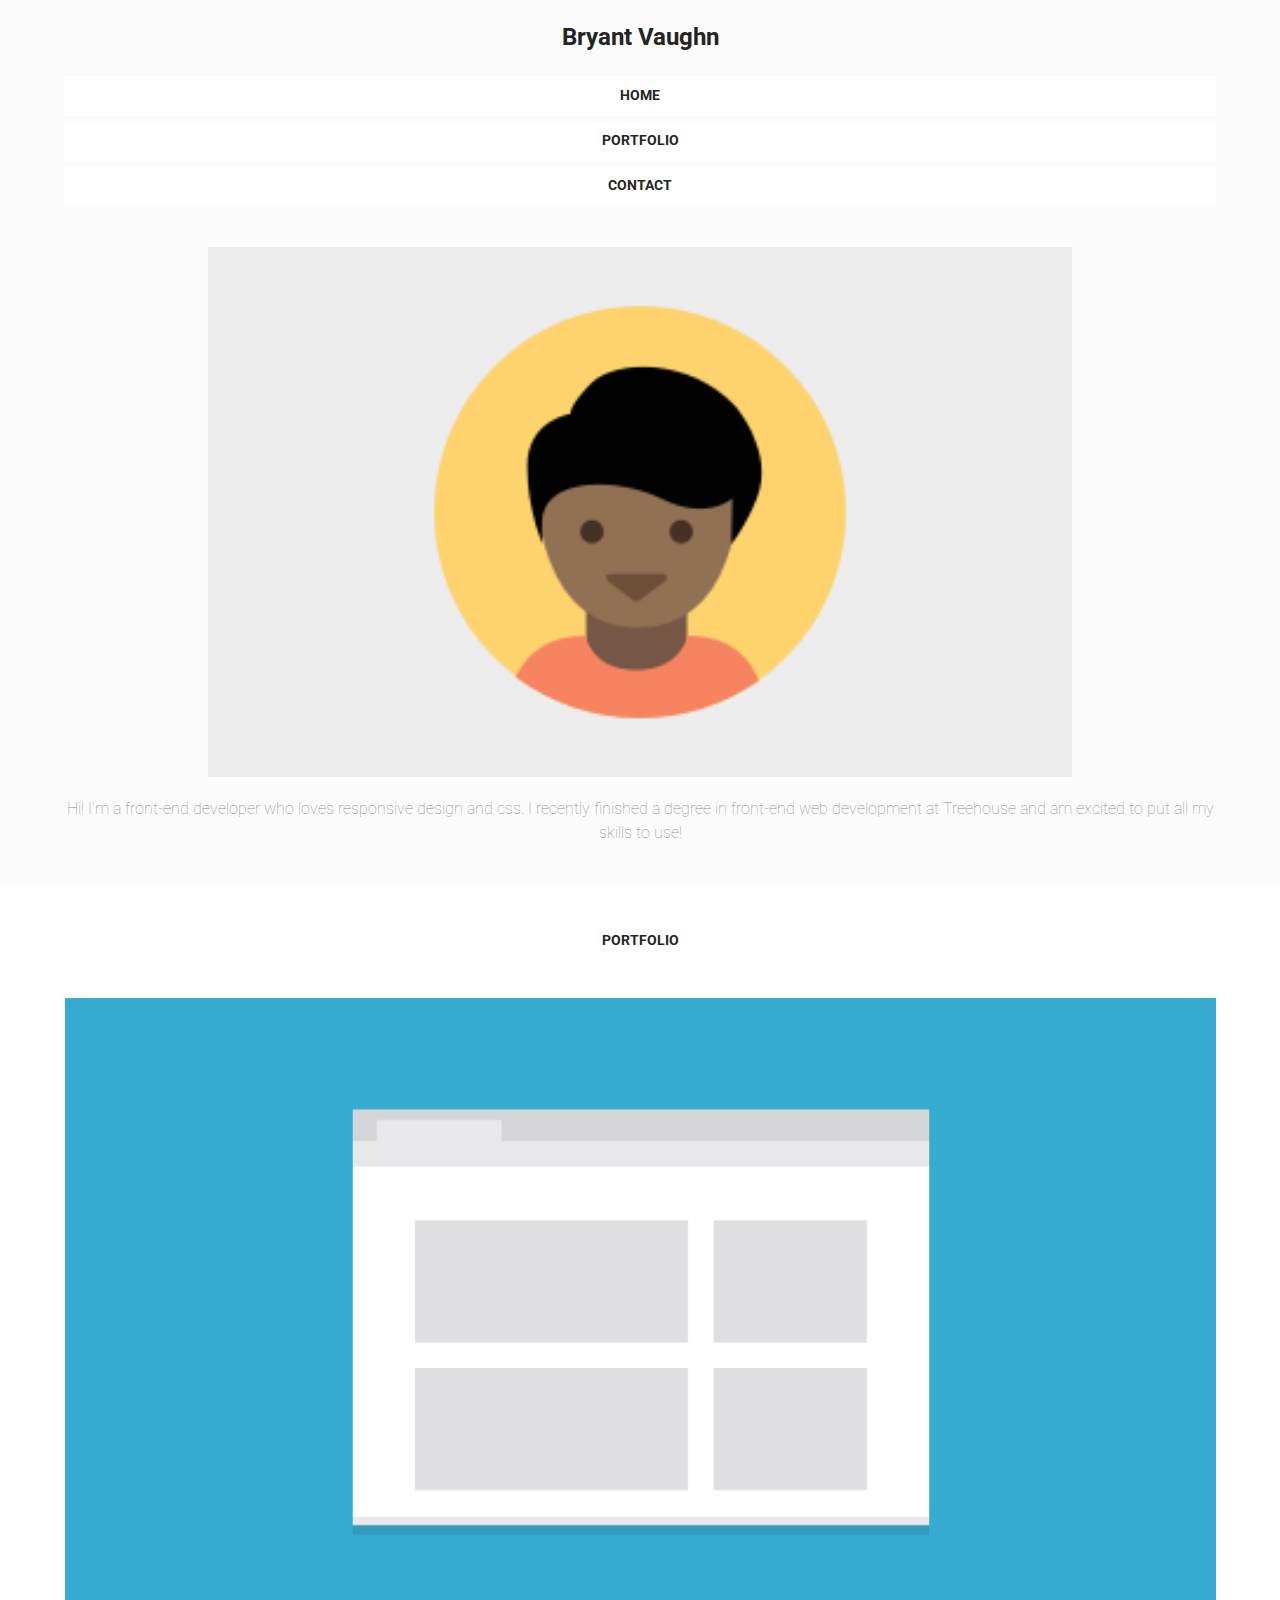
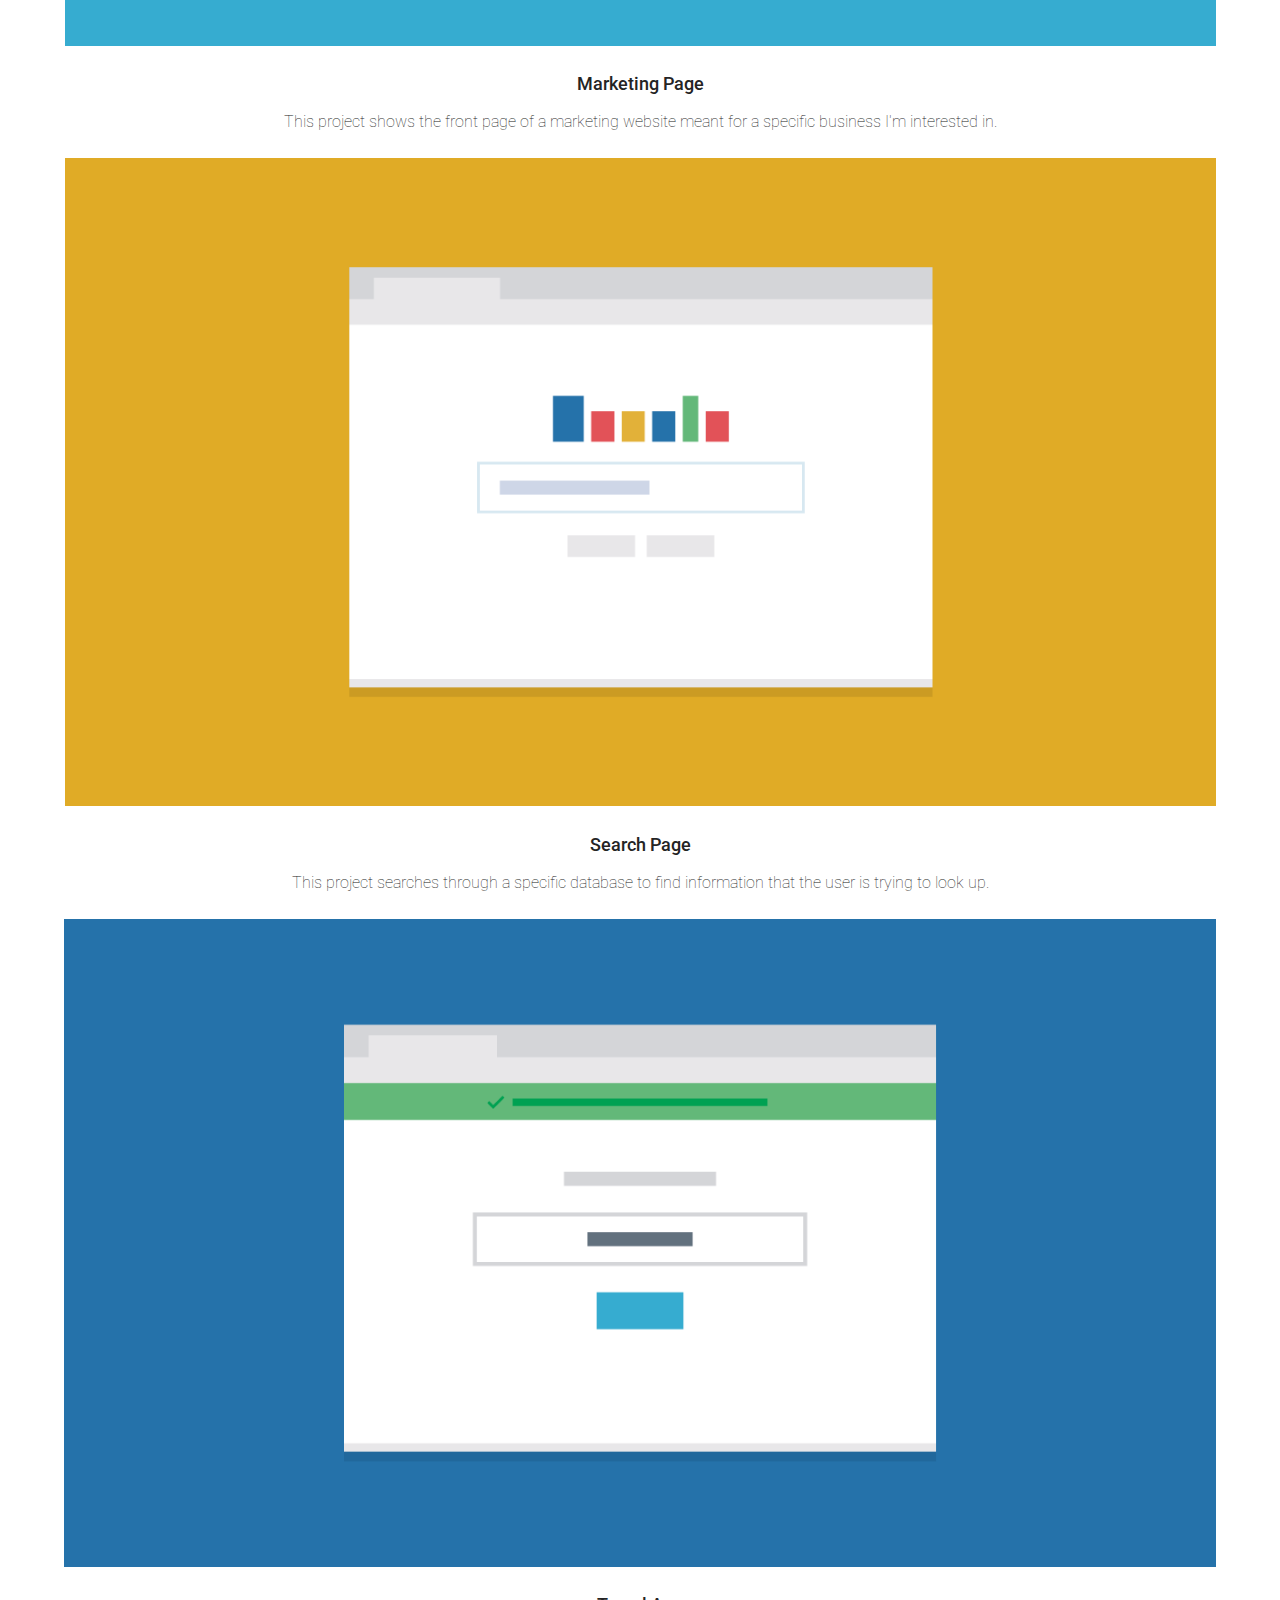
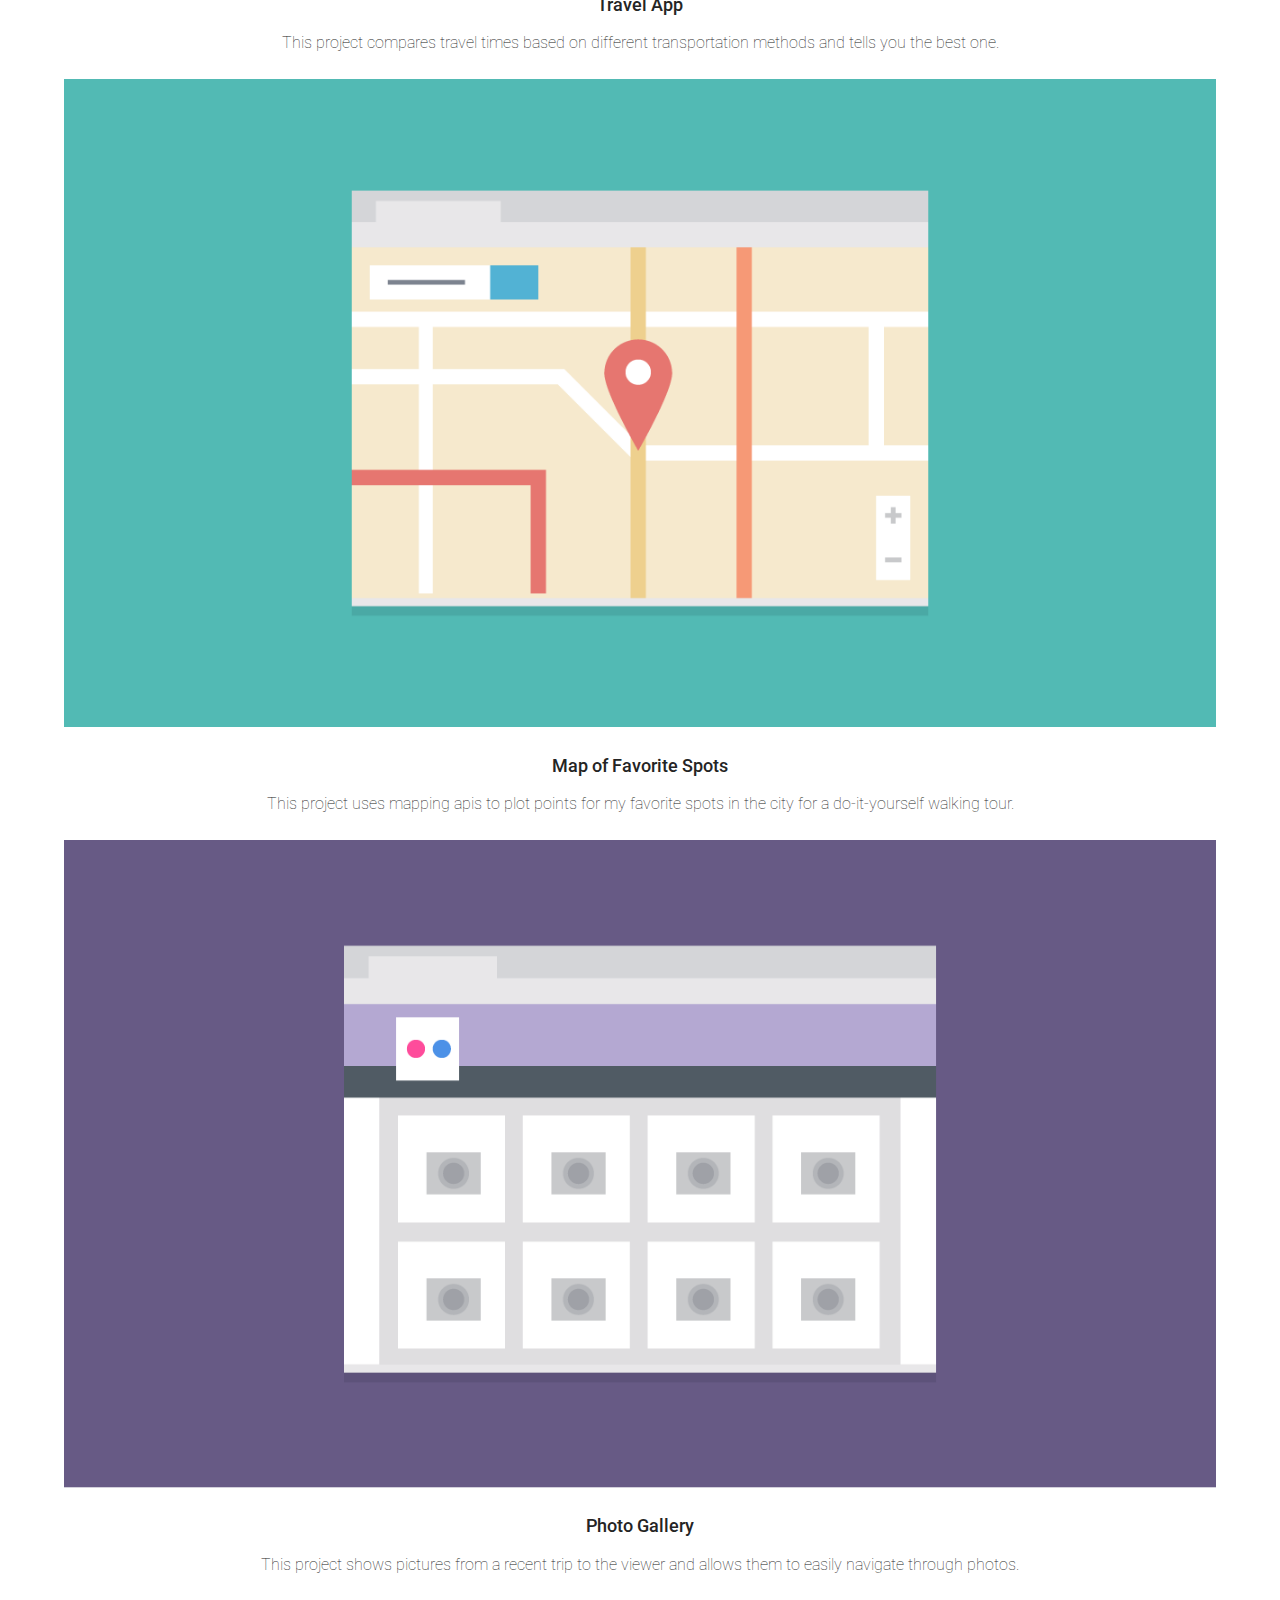
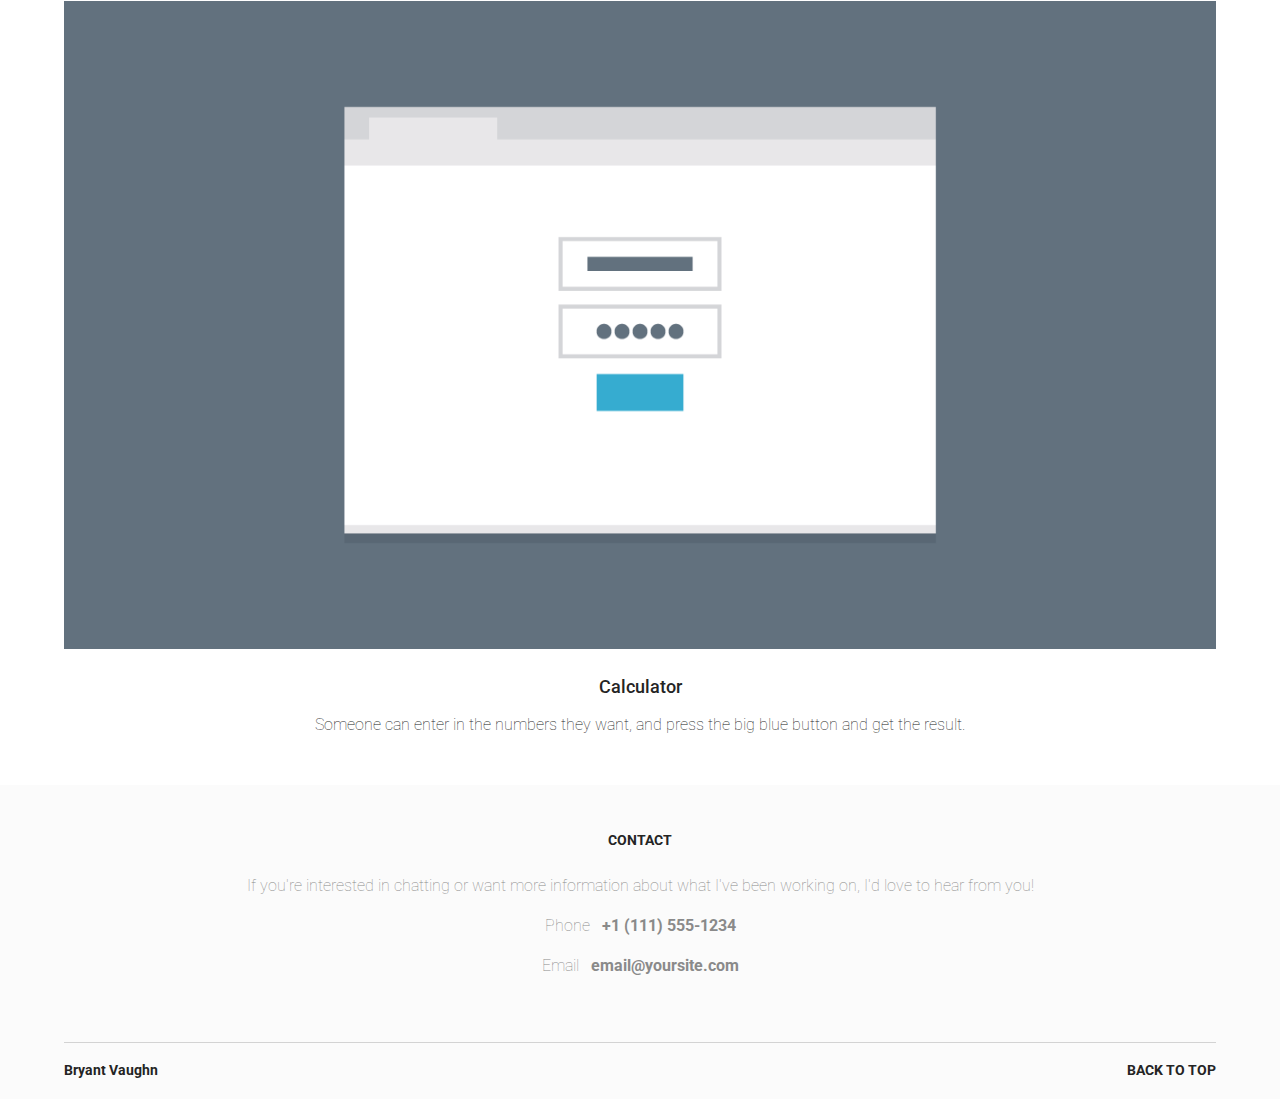
==== index.html @ c082f19c "mobile view styles" ====
<!DOCTYPE html>
<html lang="en">
	<head>
		<meta charset="UTF-8" />
		<meta name="viewport" content="width=device-width, initial-scale=1.0" />
		<title>Responsive Layout</title>
		<link
			href="https://fonts.googleapis.com/css2?family=Roboto:wght@300;400;700&display=swap"
			rel="stylesheet"
		/>
		<link rel="stylesheet" href="css/normalize.css" />
		<link rel="stylesheet" href="css/styles.css" />
	</head>
	<body>
		<div class="header-container" id="home">
			<header class="main-header">
				<div>
					<h1 class="name">Bryant Vaughn</h1>
					<nav class="main-nav">
						<ul>
							<li><a href="#home">Home</a></li>
							<li><a href="#portfolio">Portfolio</a></li>
							<li><a href="#contact">contact</a></li>
						</ul>
					</nav>
				</div>
				<div>
					<img
						class="profile-img"
						src="images/responsive-layout-profile.png"
						alt="Profile Photo"
					/>
					<p class="bio">
						Hi! I'm a front-end developer who loves responsive design and css. I
						recently finished a degree in front-end web development at Treehouse
						and am excited to put all my skills to use!
					</p>
				</div>
			</header>
		</div>

		<div class="content-container" id="portfolio">
			<main class="main-content">
				<h2 class="section-title">Portfolio</h2>
				<div class="project-container">
					<div class="project">
						<img
							class="project-img"
							src="images/portfolio-1.png"
							alt="Marketing Page Screenshot"
						/>
						<h3 class="project-title">Marketing Page</h3>
						<p>
							This project shows the front page of a marketing website meant for
							a specific business I'm interested in.
						</p>
					</div>
					<div class="project">
						<img
							class="project-img"
							src="images/portfolio-2.png"
							alt="Search Page Screenshot"
						/>
						<h3 class="project-title">Search Page</h3>
						<p>
							This project searches through a specific database to find
							information that the user is trying to look up.
						</p>
					</div>
					<div class="project">
						<img
							class="project-img"
							src="images/portfolio-3.png"
							alt="Travel App Screenshot"
						/>
						<h3 class="project-title">Travel App</h3>
						<p>
							This project compares travel times based on different
							transportation methods and tells you the best one.
						</p>
					</div>
					<div class="project">
						<img
							class="project-img"
							src="images/portfolio-4.png"
							alt="Map of Favorite Spots"
						/>
						<h3 class="project-title">Map of Favorite Spots</h3>
						<p>
							This project uses mapping apis to plot points for my favorite
							spots in the city for a do-it-yourself walking tour.
						</p>
					</div>
					<div class="project">
						<img
							class="project-img"
							src="images/portfolio-5.png"
							alt="Photo Gallery Screenshot"
						/>
						<h3 class="project-title">Photo Gallery</h3>
						<p>
							This project shows pictures from a recent trip to the viewer and
							allows them to easily navigate through photos.
						</p>
					</div>
					<div class="project">
						<img
							class="project-img"
							src="images/portfolio-6.png"
							alt="Calculator App Screenshot"
						/>
						<h3 class="project-title">Calculator</h3>
						<p>
							Someone can enter in the numbers they want, and press the big blue
							button and get the result.
						</p>
					</div>
				</div>
			</main>
		</div>

		<div class="footer-container" id="contact">
			<div class="contact">
				<h2 class="section-title">Contact</h2>
				<p>
					If you're interested in chatting or want more information about what
					I've been working on, I'd love to hear from you!
				</p>

				<p>Phone <strong>+1 (111) 555-1234</strong></p>
				<p>Email <strong>email@yoursite.com</strong></p>
			</div>

			<footer class="main-footer">
				<span>Bryant Vaughn</span>
				<nav><a href="#top">Back To Top</a></nav>
			</footer>
		</div>
	</body>
</html>
---- css/styles.css ----
/* ---- Base Styles ---- */

* {
	font-family: 'Roboto', sans-serif;
	box-sizing: border-box;
}

body {
	background-color: #fff;
	color: #242424;
}

h1 {
	margin: 0;
}

ul,
ol {
	list-style: none;
}

h2,
a {
	text-transform: uppercase;
	font-weight: bold;
}

a {
	text-decoration: none;
	color: #242424;
}

p {
	line-height: 1.5;
	font-weight: lighter;
}
p strong {
	font-weight: bold;
}

/* ---- Container Styles ---- */

.main-header,
.main-content,
.contact,
.main-footer {
	width: 90%;
	margin: auto;
	text-align: center;
}

.header-container,
.footer-container {
	background-color: #fbfbfb;
}

/* ---- Nav Styles ---- */

.main-nav {
	margin: 1.5em 0 2.5em;
}

.main-nav li {
	background-color: #fff;
	margin-bottom: 0.3em;
}

.main-nav a {
	display: block;
	padding: 0.75rem;
	font-size: 0.9em;
}

/* ---- Class Styles ---- */

.main-header {
	padding-top: 1.5em;
	padding-bottom: 2.5em;
}

.name {
	font-size: 1.5em;
}

.profile-img {
	width: 75%;
	margin: 0;
}

.bio {
	margin-top: 1em;
	margin-bottom: 0;
}

.bio,
.contact p {
	color: #8a8a8a;
	font-size: 1em;
}

.project-container {
	padding: 1.5em 0;
}

.project {
	padding-bottom: 1.5rem;
}

.project-img {
	width: 100%;
}

.project-title {
	font-size: 1.1em;
	font-weight: 500;
	margin-top: 1.5rem;
	margin-bottom: 1rem;
}

.project p {
	padding: 0 0.3em;
	margin-top: 0;
	margin-bottom: 0;
}

.main-content,
.contact {
	padding-top: 3em;
}

.contact {
	padding-bottom: 3em;
}

.contact strong {
	padding-left: 0.5em;
}

.section-title {
	font-size: 0.9em;
	margin-top: 0;
	margin-bottom: 1.5rem;
}

.main-footer {
	border-top: 1px solid #d3d3d3;
	height: 4em;
	display: flex;
	justify-content: space-between;
	align-items: center;
	font-size: 0.9em;
	font-weight: 700;
}
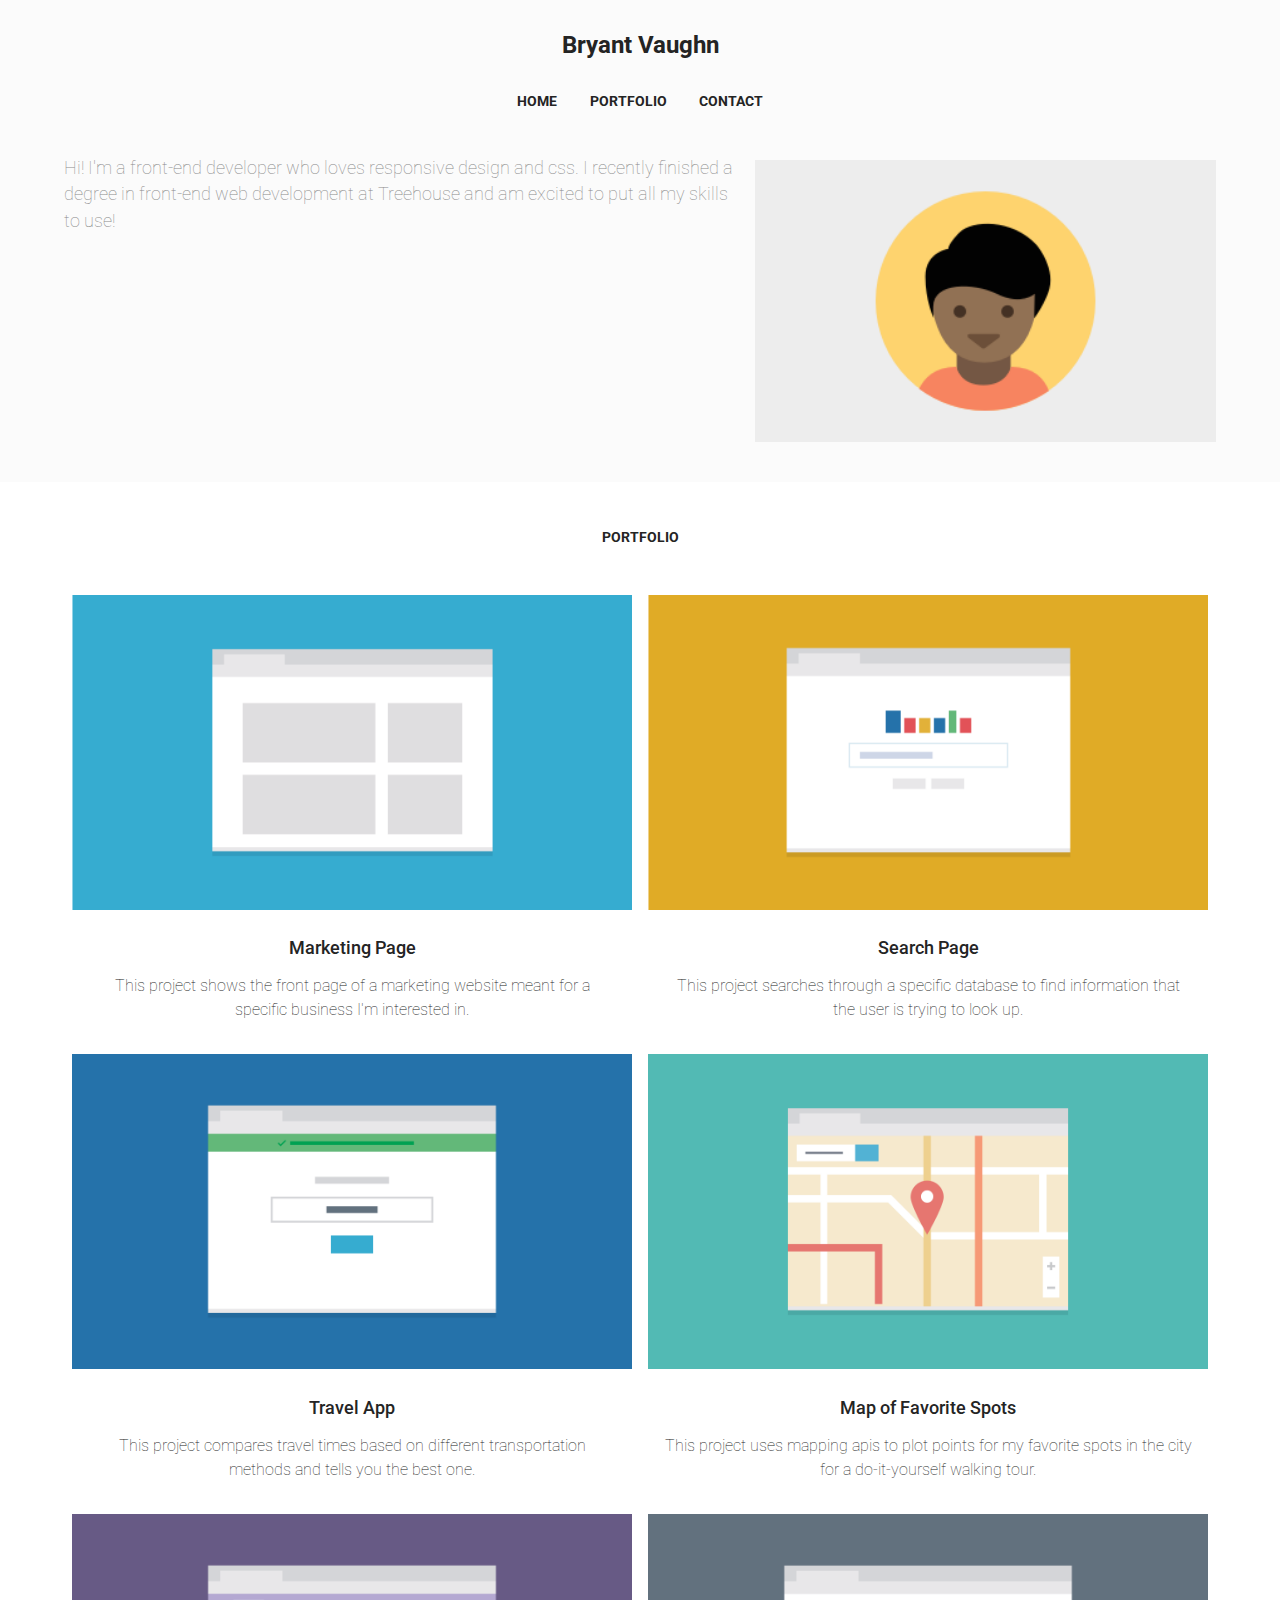
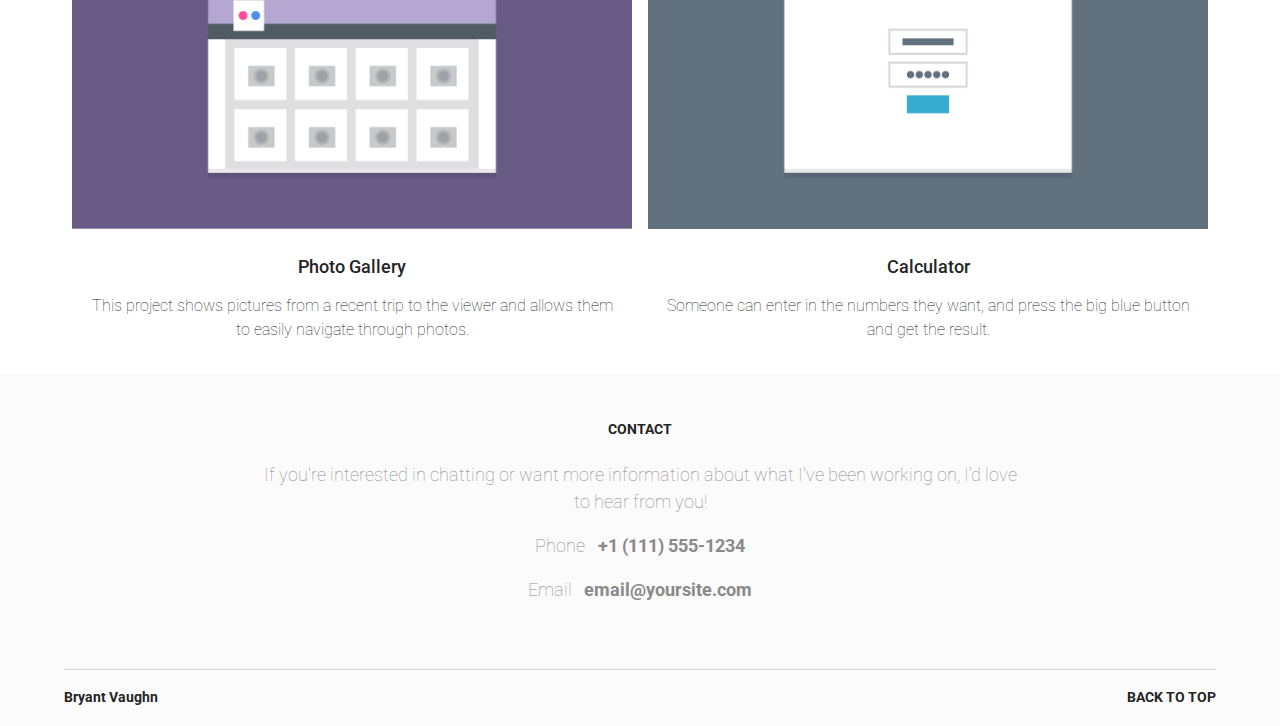
==== commit d91dfd27: "media query for tablet screens" ====
--- a/index.html
+++ b/index.html
@@ -13,7 +13,7 @@
 	</head>
 	<body>
 		<div class="header-container" id="home">
-			<header class="main-header">
+			<header class="main-header group">
 				<div>
 					<h1 class="name">Bryant Vaughn</h1>
 					<nav class="main-nav">
@@ -40,7 +40,7 @@
 		</div>
 
 		<div class="content-container" id="portfolio">
-			<main class="main-content">
+			<main class="main-content group">
 				<h2 class="section-title">Portfolio</h2>
 				<div class="project-container">
 					<div class="project">
--- a/css/styles.css
+++ b/css/styles.css
@@ -103,7 +103,7 @@
 }
 
 .project {
-	padding-bottom: 1.5rem;
+	padding-bottom: 2rem;
 }
 
 .project-img {
@@ -151,3 +151,69 @@
 	font-size: 0.9em;
 	font-weight: 700;
 }
+
+/* ---- Media Queries ---- */
+
+@media (min-width: 768px) {
+	/* ---- Nav Styles ---- */
+
+	.main-nav {
+		margin-top: 2em;
+	}
+
+	.main-nav li {
+		display: inline-block;
+		background-color: transparent;
+	}
+
+	.main-nav a {
+		padding: 0 1em;
+	}
+
+	/* ---- Class Styles ---- */
+
+	.main-header {
+		padding-top: 2em;
+	}
+
+	.profile-img {
+		float: right;
+		width: 40%;
+		margin-top: 0.3em;
+	}
+
+	.bio {
+		float: left;
+		width: 60%;
+		margin-top: 0;
+		padding-right: 1em;
+		text-align: left;
+	}
+
+	.project {
+		float: left;
+		width: 50%;
+		padding-right: 0.5em;
+		padding-left: 0.5em;
+	}
+
+	.project p {
+		padding: 0 1em;
+	}
+
+	.bio,
+	.contact p {
+		font-size: 1.1em;
+	}
+
+	.contact {
+		width: 60%;
+	}
+
+	/* ---- Clearfix ---- */
+	.group::after {
+		content: '';
+		clear: both;
+		display: table;
+	}
+}
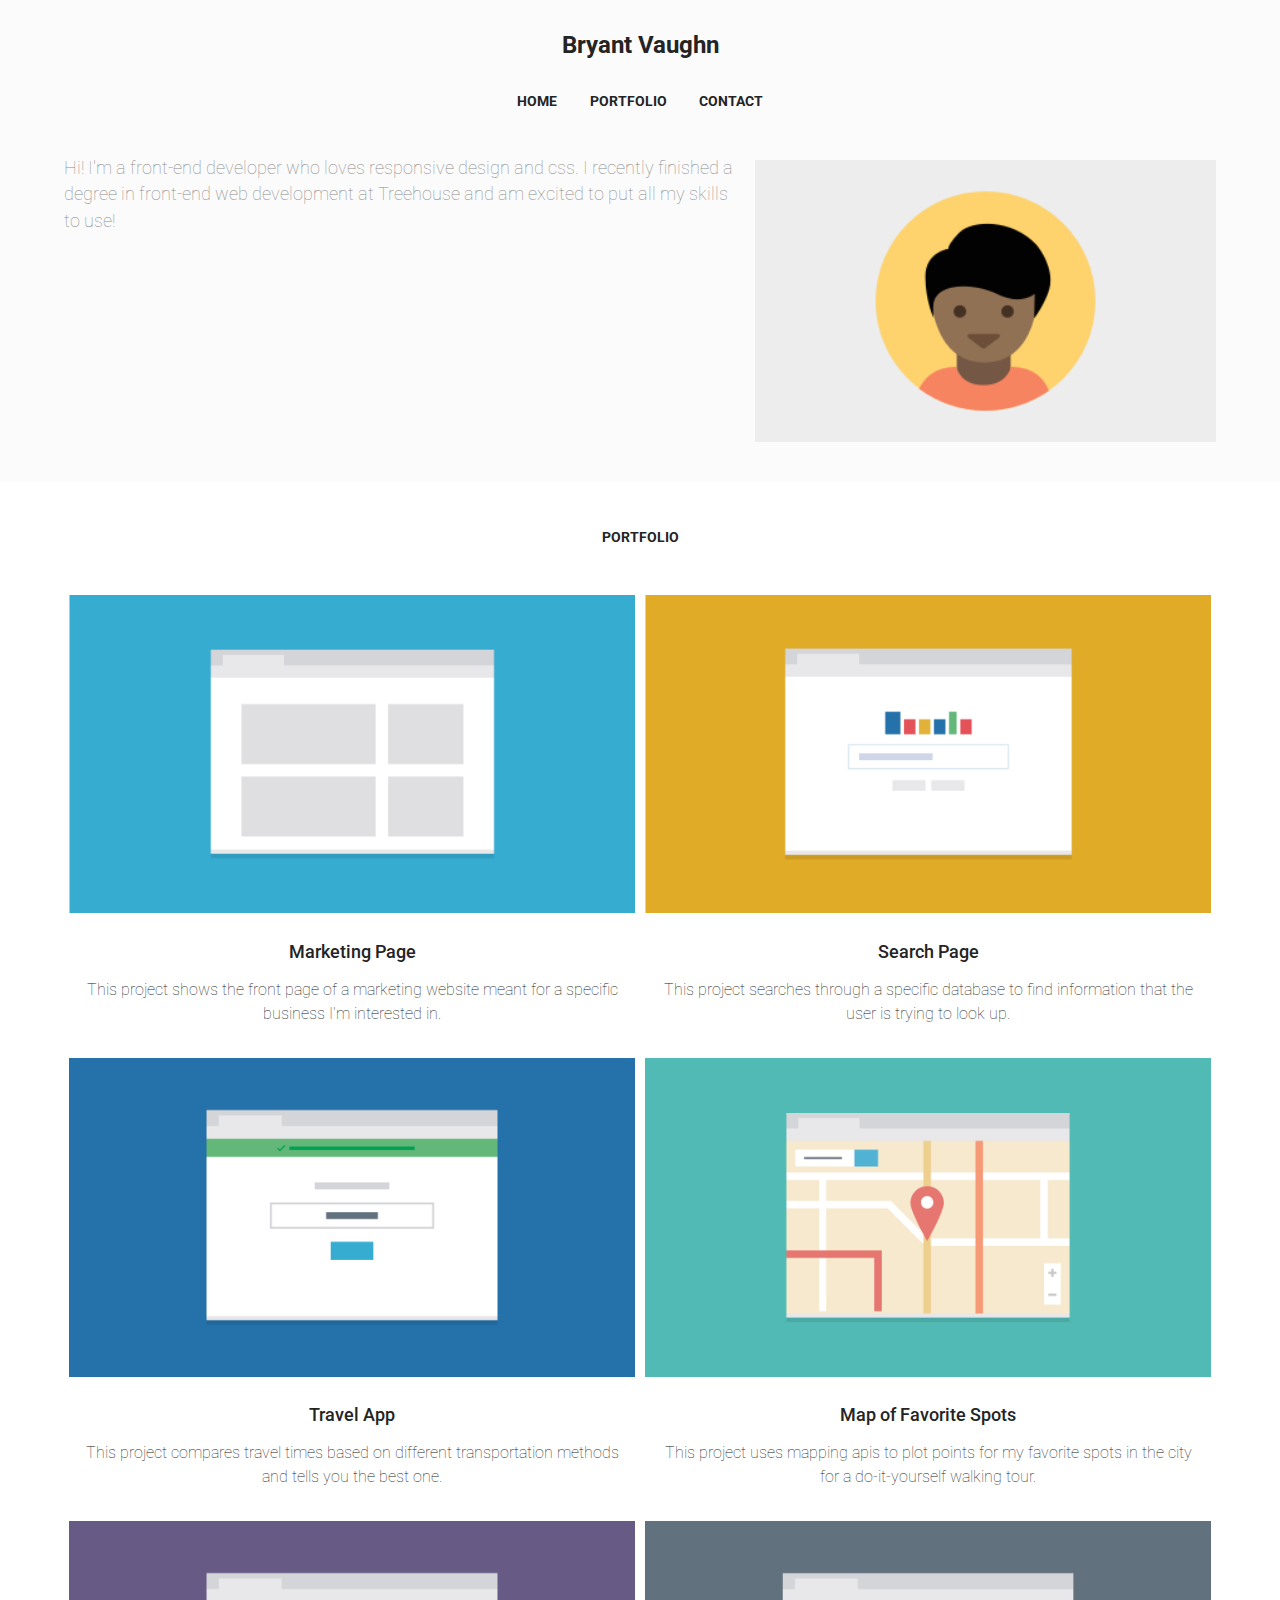
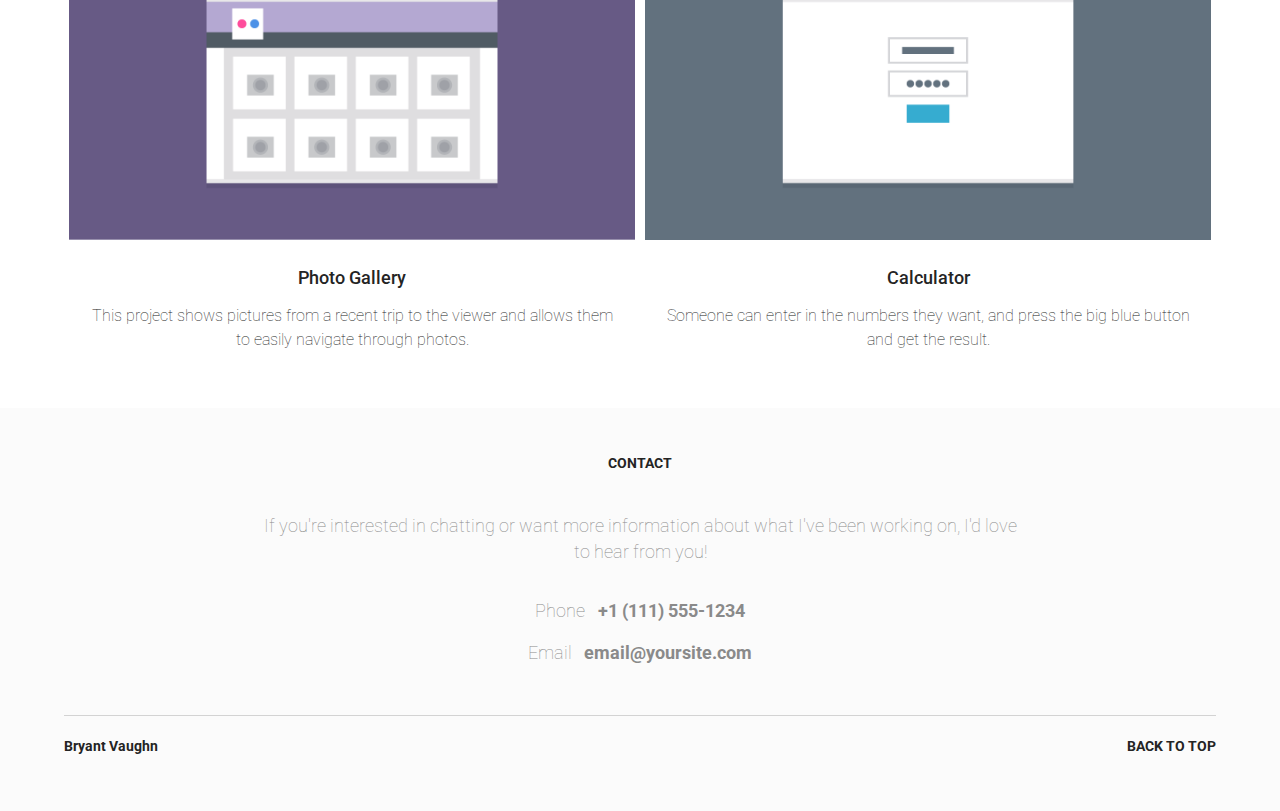
==== commit 839af20e: "final styles for tablet layout" ====
--- a/index.html
+++ b/index.html
@@ -42,7 +42,7 @@
 		<div class="content-container" id="portfolio">
 			<main class="main-content group">
 				<h2 class="section-title">Portfolio</h2>
-				<div class="project-container">
+				<div class="project-container group">
 					<div class="project">
 						<img
 							class="project-img"
@@ -122,13 +122,17 @@
 		<div class="footer-container" id="contact">
 			<div class="contact">
 				<h2 class="section-title">Contact</h2>
-				<p>
-					If you're interested in chatting or want more information about what
-					I've been working on, I'd love to hear from you!
-				</p>
+				<div class="contact-container">
+					<p>
+						If you're interested in chatting or want more information about what
+						I've been working on, I'd love to hear from you!
+					</p>
 
-				<p>Phone <strong>+1 (111) 555-1234</strong></p>
-				<p>Email <strong>email@yoursite.com</strong></p>
+					<address class="address">
+						<p>Phone <strong>+1 (111) 555-1234</strong></p>
+						<p>Email <strong>email@yoursite.com</strong></p>
+					</address>
+				</div>
 			</div>
 
 			<footer class="main-footer">
--- a/css/styles.css
+++ b/css/styles.css
@@ -36,6 +36,10 @@
 }
 p strong {
 	font-weight: bold;
+}
+
+address {
+	font-style: normal;
 }
 
 /* ---- Container Styles ---- */
@@ -152,7 +156,14 @@
 	font-weight: 700;
 }
 
-/* ---- Media Queries ---- */
+/* ---- Clearfix ---- */
+.group::after {
+	content: '';
+	clear: both;
+	display: table;
+}
+
+/* ---- Tablet Media Query ---- */
 
 @media (min-width: 768px) {
 	/* ---- Nav Styles ---- */
@@ -193,8 +204,8 @@
 	.project {
 		float: left;
 		width: 50%;
-		padding-right: 0.5em;
-		padding-left: 0.5em;
+		padding-right: 0.3em;
+		padding-left: 0.3em;
 	}
 
 	.project p {
@@ -210,10 +221,30 @@
 		width: 60%;
 	}
 
-	/* ---- Clearfix ---- */
-	.group::after {
-		content: '';
-		clear: both;
-		display: table;
-	}
-}
+	.contact .section-title {
+		margin-bottom: 2.5rem;
+	}
+
+	.contact p {
+		margin: 0;
+	}
+
+	.address {
+		padding-top: 1em;
+	}
+
+	.address p {
+		margin-top: 1rem;
+		margin-bottom: 0;
+	}
+
+	.main-footer {
+		height: 6rem;
+		padding-bottom: 2rem;
+	}
+}
+
+/* ---- Large Screen Media Query ---- */
+
+@media (min-width: 1024px) {
+}
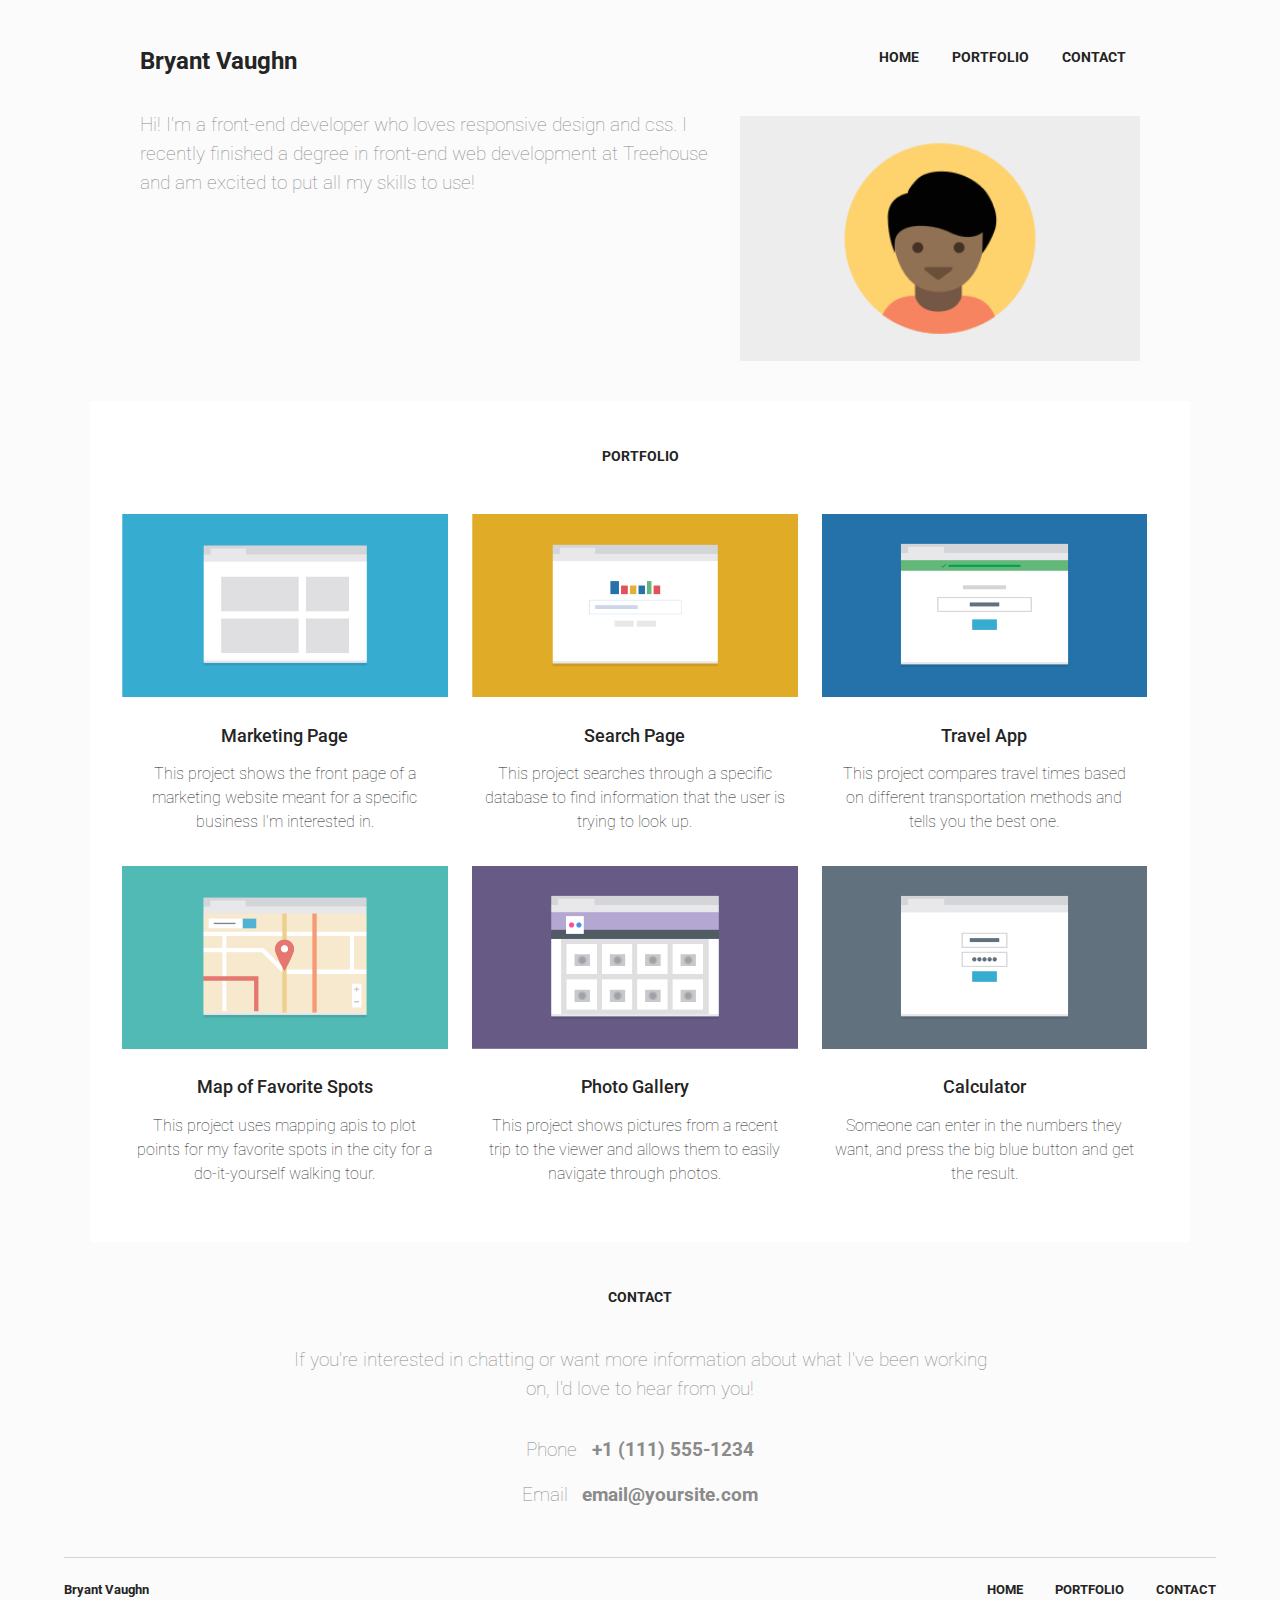
==== commit c5fd6d1e: "styles for fullsize screen and adjustments to tablet and mobile" ====
--- a/index.html
+++ b/index.html
@@ -14,7 +14,7 @@
 	<body>
 		<div class="header-container" id="home">
 			<header class="main-header group">
-				<div>
+				<div class="group">
 					<h1 class="name">Bryant Vaughn</h1>
 					<nav class="main-nav">
 						<ul>
@@ -137,7 +137,14 @@
 
 			<footer class="main-footer">
 				<span>Bryant Vaughn</span>
-				<nav><a href="#top">Back To Top</a></nav>
+				<nav class="small-nav"><a href="#top">Back To Top</a></nav>
+				<nav class="full-nav">
+					<ul>
+						<li><a href="#home">Home</a></li>
+						<li><a href="#portfolio">Portfolio</a></li>
+						<li><a href="#contact">contact</a></li>
+					</ul>
+				</nav>
 			</footer>
 		</div>
 	</body>
--- a/css/styles.css
+++ b/css/styles.css
@@ -75,7 +75,7 @@
 	font-size: 0.9em;
 }
 
-/* ---- Class Styles ---- */
+/* ---- Header Styles ---- */
 
 .main-header {
 	padding-top: 1.5em;
@@ -101,6 +101,8 @@
 	color: #8a8a8a;
 	font-size: 1em;
 }
+
+/* ---- Content Styles ---- */
 
 .project-container {
 	padding: 1.5em 0;
@@ -140,11 +142,21 @@
 	padding-left: 0.5em;
 }
 
+.address {
+	padding-top: 0.5em;
+}
+
+.address p {
+	margin-top: 0;
+}
+
 .section-title {
 	font-size: 0.9em;
 	margin-top: 0;
 	margin-bottom: 1.5rem;
 }
+
+/* ---- Footer Styles ---- */
 
 .main-footer {
 	border-top: 1px solid #d3d3d3;
@@ -152,8 +164,12 @@
 	display: flex;
 	justify-content: space-between;
 	align-items: center;
-	font-size: 0.9em;
+	font-size: 0.8em;
 	font-weight: 700;
+}
+
+.full-nav {
+	display: none;
 }
 
 /* ---- Clearfix ---- */
@@ -181,7 +197,7 @@
 		padding: 0 1em;
 	}
 
-	/* ---- Class Styles ---- */
+	/* ---- Header Styles ---- */
 
 	.main-header {
 		padding-top: 2em;
@@ -201,6 +217,8 @@
 		text-align: left;
 	}
 
+	/* ---- Content Styles ---- */
+
 	.project {
 		float: left;
 		width: 50%;
@@ -238,13 +256,91 @@
 		margin-bottom: 0;
 	}
 
+	/* ---- Footer Styles ---- */
+
 	.main-footer {
 		height: 6rem;
 		padding-bottom: 2rem;
 	}
+
+	.small-nav {
+		display: none;
+	}
+
+	.full-nav {
+		display: inline-block;
+	}
+
+	.full-nav li {
+		float: left;
+		padding-left: 2em;
+	}
 }
 
 /* ---- Large Screen Media Query ---- */
 
 @media (min-width: 1024px) {
-}
+	/* ---- General Styles ---- */
+	body {
+		background-color: #fbfbfb;
+	}
+
+	.bio,
+	.contact p {
+		font-size: 1.2em;
+	}
+
+	/* ---- Nav Styles ---- */
+	.main-nav {
+		float: right;
+		margin-top: 0;
+	}
+
+	/* ---- Header Styles ---- */
+
+	.main-header {
+		padding-top: 3em;
+		width: 85%;
+		max-width: 1000px;
+	}
+	.name {
+		float: left;
+	}
+
+	.bio {
+		padding-right: 2rem;
+	}
+
+	/* ---- Content Styles ---- */
+	.main-content {
+		width: 95%;
+		max-width: 1100px;
+		padding-left: 1.25rem;
+		padding-right: 1.25rem;
+		background-color: #fff;
+	}
+
+	.project {
+		width: 33%;
+		padding-left: 0.75em;
+		padding-right: 0.75em;
+	}
+
+	.project p {
+		padding: 0 0.75em;
+	}
+
+	.contact {
+		width: 55%;
+	}
+
+	/* ---- Footer Styles ---- */
+	.main-footer {
+		height: 4rem;
+		padding-bottom: 0;
+	}
+
+	.full-nav li {
+		padding-left: 2.5em;
+	}
+}
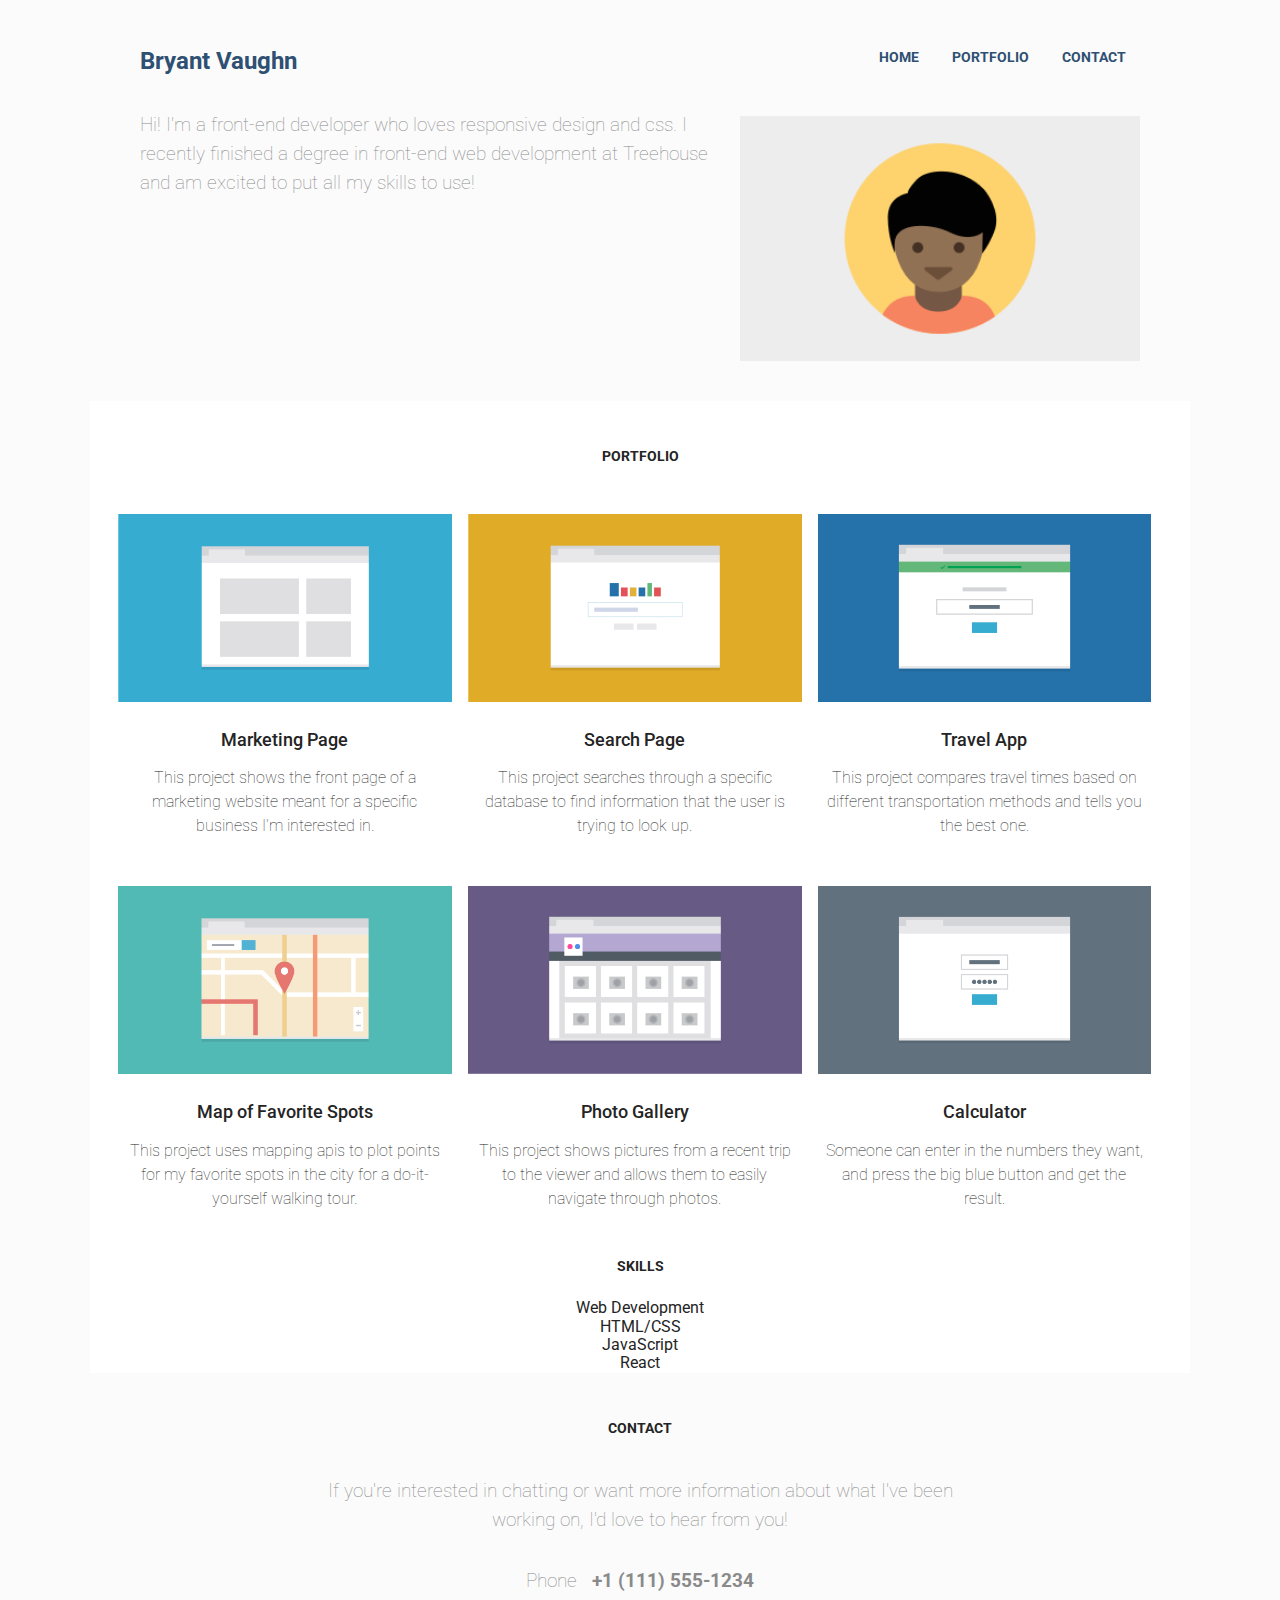
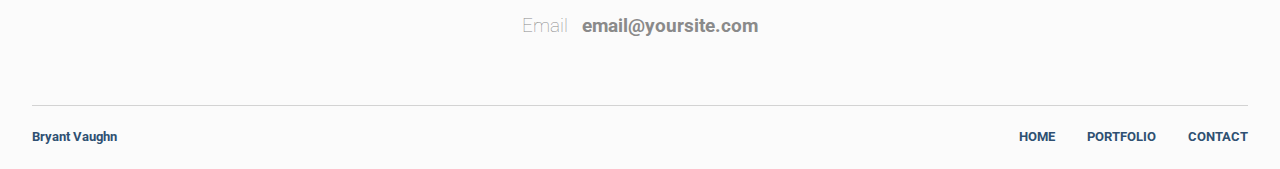
==== commit a8929fe2: "skills section" ====
--- a/index.html
+++ b/index.html
@@ -116,6 +116,18 @@
 						</p>
 					</div>
 				</div>
+
+				<div class="skills">
+					<h2 class="section-title">Skills</h2>
+					<div class="col">
+						<span>Web Development</span>
+						<ul>
+							<li>HTML/CSS</li>
+							<li>JavaScript</li>
+							<li>React</li>
+						</ul>
+					</div>
+				</div>
 			</main>
 		</div>
 
--- a/css/styles.css
+++ b/css/styles.css
@@ -27,7 +27,11 @@
 
 a {
 	text-decoration: none;
-	color: #242424;
+	color: rgba(46, 80, 114, 1);
+	transition: 0.2s ease-in;
+}
+a:hover {
+	opacity: 0.5;
 }
 
 p {
@@ -40,6 +44,11 @@
 
 address {
 	font-style: normal;
+}
+
+.name,
+.main-footer {
+	color: rgb(46, 80, 114);
 }
 
 /* ---- Container Styles ---- */
@@ -48,7 +57,7 @@
 .main-content,
 .contact,
 .main-footer {
-	width: 90%;
+	width: 95%;
 	margin: auto;
 	text-align: center;
 }
@@ -73,6 +82,10 @@
 	display: block;
 	padding: 0.75rem;
 	font-size: 0.9em;
+}
+
+.full-nav {
+	display: none;
 }
 
 /* ---- Header Styles ---- */
@@ -168,10 +181,6 @@
 	font-weight: 700;
 }
 
-.full-nav {
-	display: none;
-}
-
 /* ---- Clearfix ---- */
 .group::after {
 	content: '';
@@ -219,15 +228,19 @@
 
 	/* ---- Content Styles ---- */
 
+	.project-container {
+		padding-bottom: 0;
+	}
+
 	.project {
 		float: left;
 		width: 50%;
-		padding-right: 0.3em;
-		padding-left: 0.3em;
+		padding: 0 0.3em 3em;
+		min-height: 450px;
 	}
 
 	.project p {
-		padding: 0 1em;
+		padding: 0 3em;
 	}
 
 	.bio,
@@ -236,7 +249,7 @@
 	}
 
 	.contact {
-		width: 60%;
+		width: 65%;
 	}
 
 	.contact .section-title {
@@ -322,16 +335,19 @@
 
 	.project {
 		width: 33%;
-		padding-left: 0.75em;
-		padding-right: 0.75em;
+		padding-left: 0.5em;
+		padding-right: 0.5em;
+		min-height: 320px;
 	}
 
 	.project p {
-		padding: 0 0.75em;
+		padding: 0 0.25em;
 	}
 
 	.contact {
 		width: 55%;
+		max-width: 670px;
+		padding-bottom: 4em;
 	}
 
 	/* ---- Footer Styles ---- */
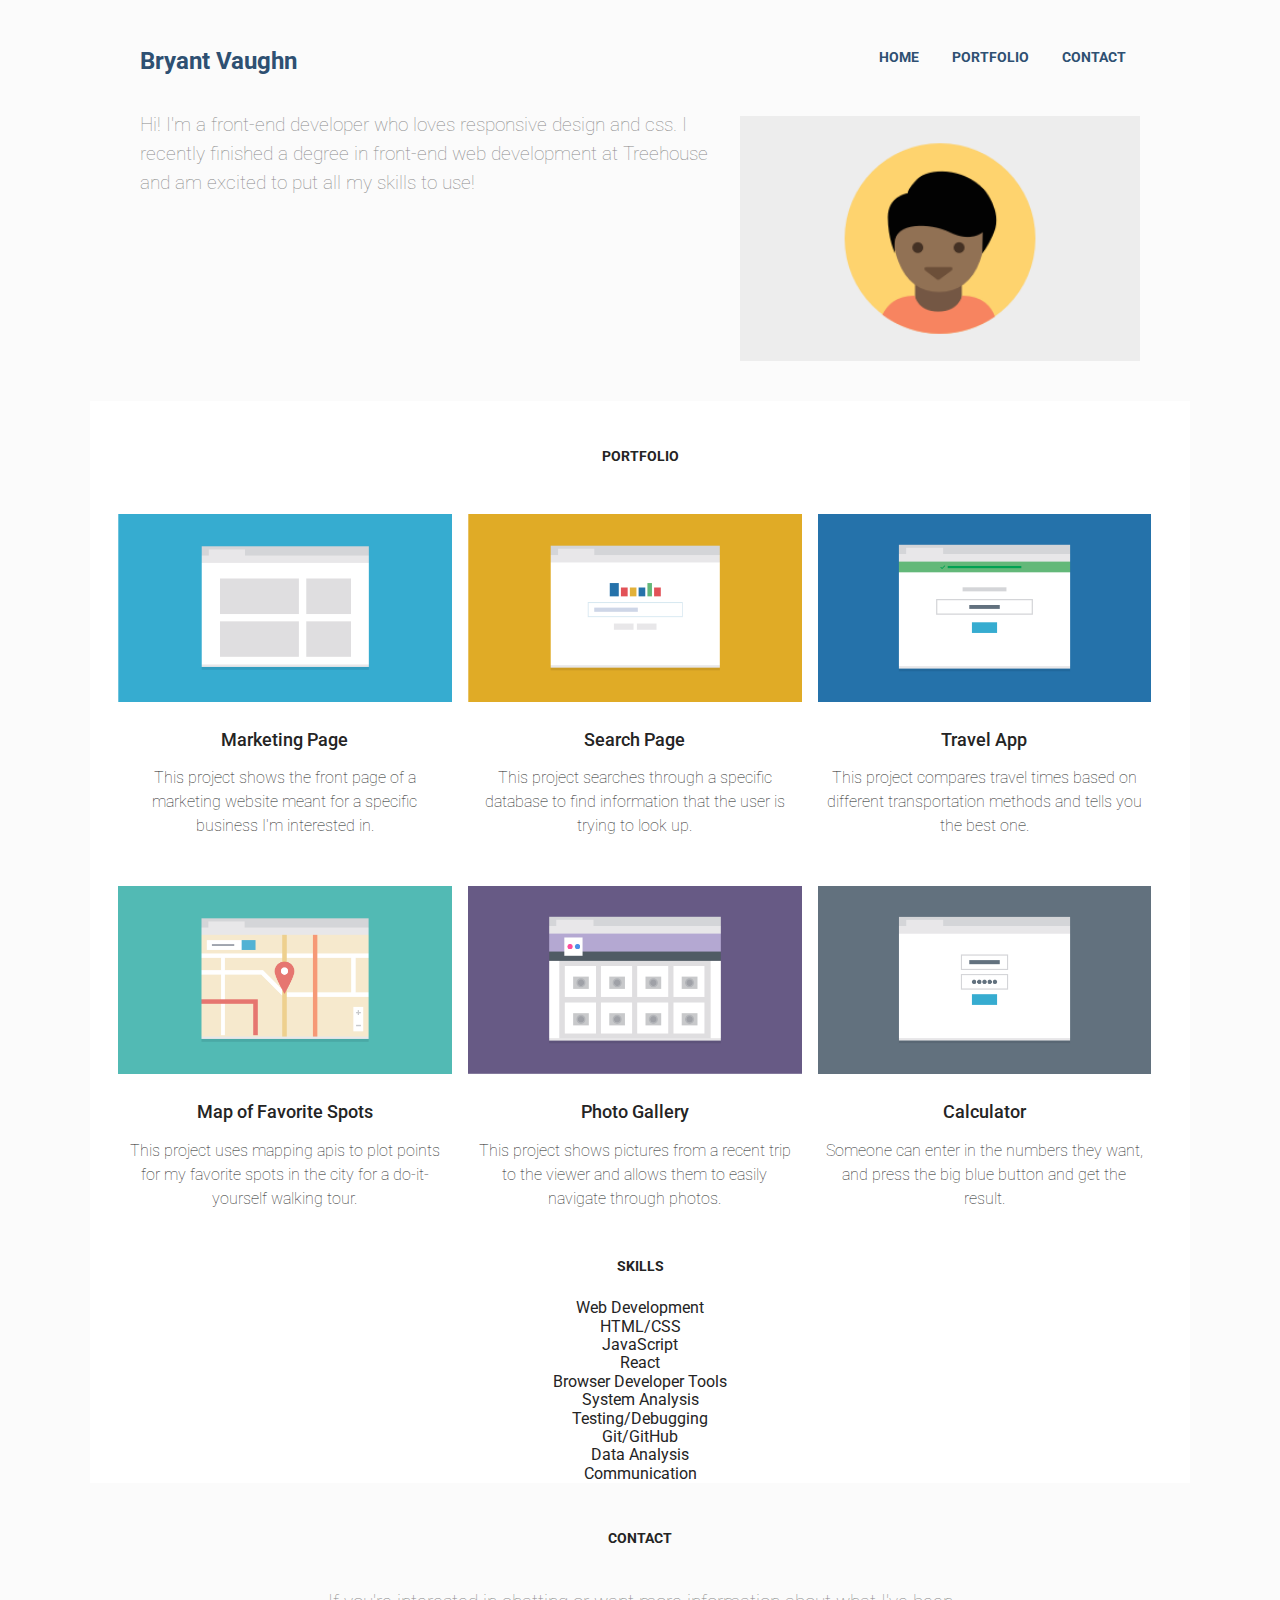
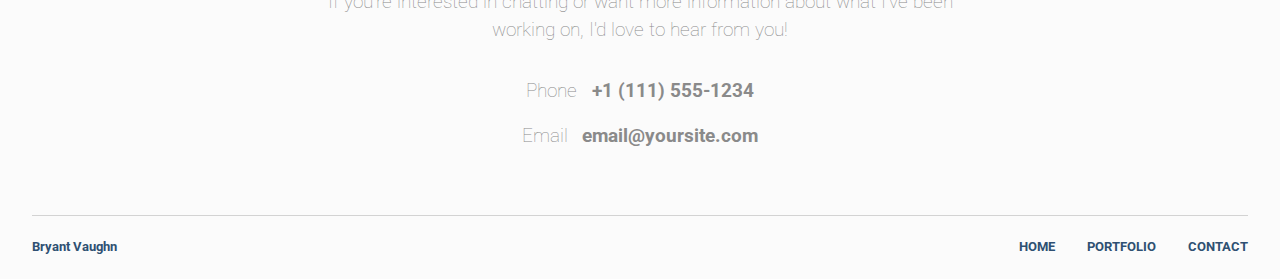
==== commit a9972543: "skills lists added" ====
--- a/index.html
+++ b/index.html
@@ -119,12 +119,26 @@
 
 				<div class="skills">
 					<h2 class="section-title">Skills</h2>
-					<div class="col">
-						<span>Web Development</span>
-						<ul>
+					<div class="col primary">
+						<ul class="skills-list">
+							<li>Web Development</li>
 							<li>HTML/CSS</li>
 							<li>JavaScript</li>
 							<li>React</li>
+						</ul>
+					</div>
+					<div class="col secondary">
+						<ul class="skills-list">
+							<li>Browser Developer Tools</li>
+							<li>System Analysis</li>
+							<li>Testing/Debugging</li>
+						</ul>
+					</div>
+					<div class="col tertiary">
+						<ul class="skills-list">
+							<li>Git/GitHub</li>
+							<li>Data Analysis</li>
+							<li>Communication</li>
 						</ul>
 					</div>
 				</div>
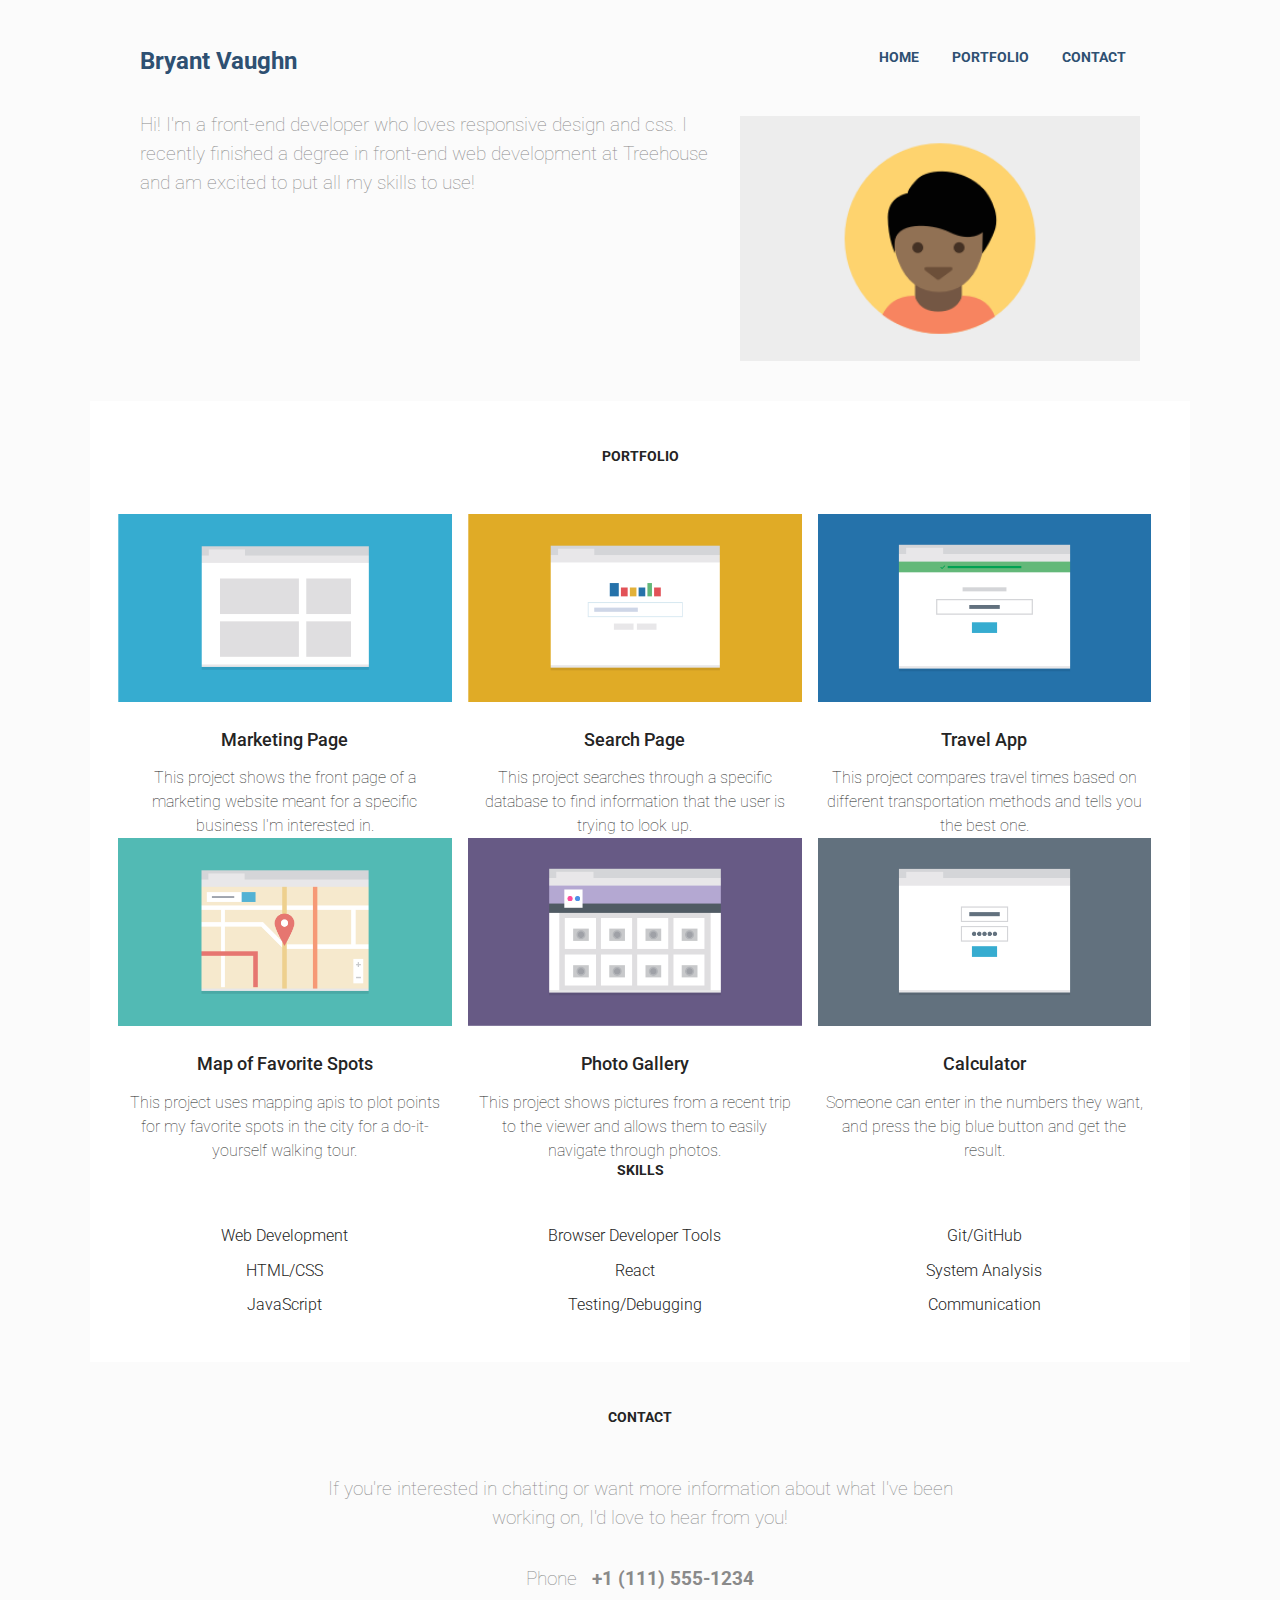
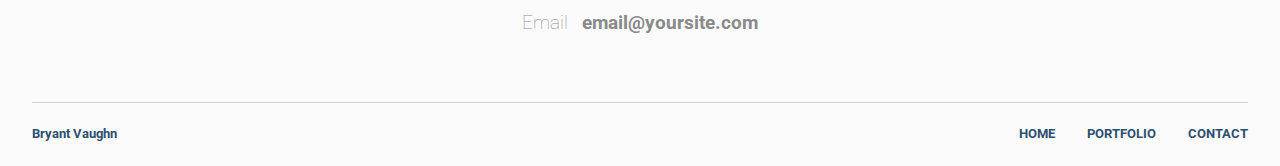
==== commit a363dbda: "mobile and tablet styles for skills" ====
--- a/index.html
+++ b/index.html
@@ -117,27 +117,26 @@
 					</div>
 				</div>
 
-				<div class="skills">
+				<div class="skills group">
 					<h2 class="section-title">Skills</h2>
 					<div class="col primary">
 						<ul class="skills-list">
 							<li>Web Development</li>
 							<li>HTML/CSS</li>
 							<li>JavaScript</li>
-							<li>React</li>
 						</ul>
 					</div>
 					<div class="col secondary">
 						<ul class="skills-list">
 							<li>Browser Developer Tools</li>
-							<li>System Analysis</li>
+							<li>React</li>
 							<li>Testing/Debugging</li>
 						</ul>
 					</div>
 					<div class="col tertiary">
 						<ul class="skills-list">
 							<li>Git/GitHub</li>
-							<li>Data Analysis</li>
+							<li>System Analysis</li>
 							<li>Communication</li>
 						</ul>
 					</div>
--- a/css/styles.css
+++ b/css/styles.css
@@ -140,6 +140,15 @@
 	padding: 0 0.3em;
 	margin-top: 0;
 	margin-bottom: 0;
+}
+
+.skills {
+	font-weight: 300;
+	padding-bottom: 2em;
+}
+
+.col li {
+	padding-bottom: 1em;
 }
 
 .main-content,
@@ -235,12 +244,22 @@
 	.project {
 		float: left;
 		width: 50%;
-		padding: 0 0.3em 3em;
-		min-height: 450px;
+		padding: 0 0.3em;
+		min-height: 400px;
 	}
 
 	.project p {
-		padding: 0 3em;
+		padding: 0 2em;
+	}
+
+	.col {
+		float: left;
+	}
+
+	.primary,
+	.secondary,
+	.tertiary {
+		width: 33%;
 	}
 
 	.bio,
@@ -252,8 +271,9 @@
 		width: 65%;
 	}
 
-	.contact .section-title {
-		margin-bottom: 2.5rem;
+	.contact .section-title,
+	.skills .section-title {
+		margin-bottom: 3rem;
 	}
 
 	.contact p {
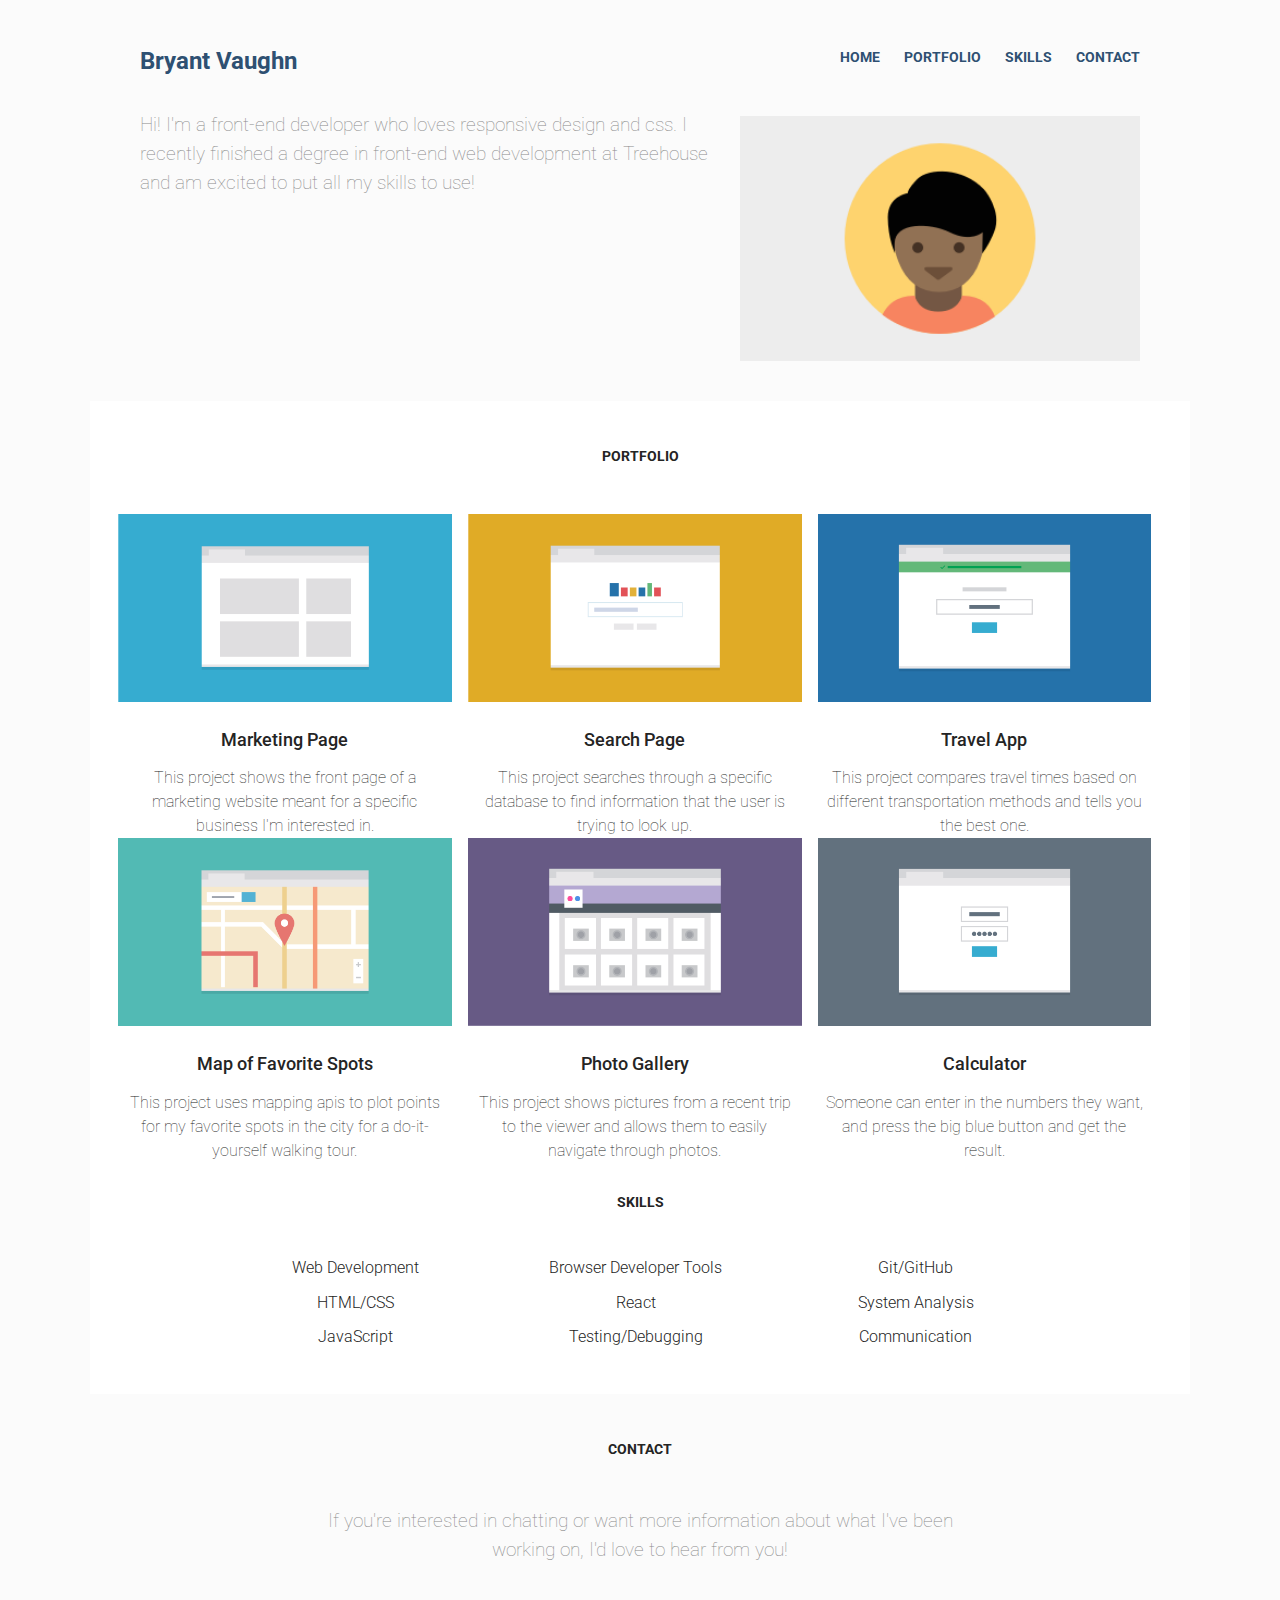
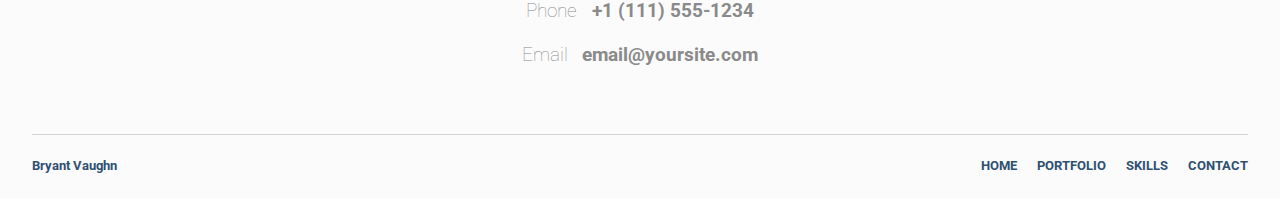
==== commit a4f0d9d2: "full screen styles plus helvetica added to font stack" ====
--- a/index.html
+++ b/index.html
@@ -14,12 +14,13 @@
 	<body>
 		<div class="header-container" id="home">
 			<header class="main-header group">
-				<div class="group">
+				<div class="group head-title">
 					<h1 class="name">Bryant Vaughn</h1>
 					<nav class="main-nav">
 						<ul>
 							<li><a href="#home">Home</a></li>
 							<li><a href="#portfolio">Portfolio</a></li>
+							<li><a href="#skills">Skills</a></li>
 							<li><a href="#contact">contact</a></li>
 						</ul>
 					</nav>
@@ -117,7 +118,7 @@
 					</div>
 				</div>
 
-				<div class="skills group">
+				<div class="skills group" id="skills">
 					<h2 class="section-title">Skills</h2>
 					<div class="col primary">
 						<ul class="skills-list">
@@ -167,6 +168,7 @@
 					<ul>
 						<li><a href="#home">Home</a></li>
 						<li><a href="#portfolio">Portfolio</a></li>
+						<li><a href="#skills">Skills</a></li>
 						<li><a href="#contact">contact</a></li>
 					</ul>
 				</nav>
--- a/css/styles.css
+++ b/css/styles.css
@@ -1,7 +1,7 @@
 /* ---- Base Styles ---- */
 
 * {
-	font-family: 'Roboto', sans-serif;
+	font-family: 'Roboto', Helvetica, sans-serif;
 	box-sizing: border-box;
 }
 
@@ -329,6 +329,15 @@
 		margin-top: 0;
 	}
 
+	.main-nav li,
+	.full-nav li {
+		padding-left: 1.25rem;
+	}
+
+	.main-nav a {
+		padding: 0;
+	}
+
 	/* ---- Header Styles ---- */
 
 	.main-header {
@@ -336,6 +345,7 @@
 		width: 85%;
 		max-width: 1000px;
 	}
+
 	.name {
 		float: left;
 	}
@@ -353,6 +363,10 @@
 		background-color: #fff;
 	}
 
+	.project-container {
+		padding-bottom: 2em;
+	}
+
 	.project {
 		width: 33%;
 		padding-left: 0.5em;
@@ -364,6 +378,11 @@
 		padding: 0 0.25em;
 	}
 
+	.skills {
+		width: 80%;
+		margin: auto;
+	}
+
 	.contact {
 		width: 55%;
 		max-width: 670px;
@@ -375,8 +394,4 @@
 		height: 4rem;
 		padding-bottom: 0;
 	}
-
-	.full-nav li {
-		padding-left: 2.5em;
-	}
-}
+}
